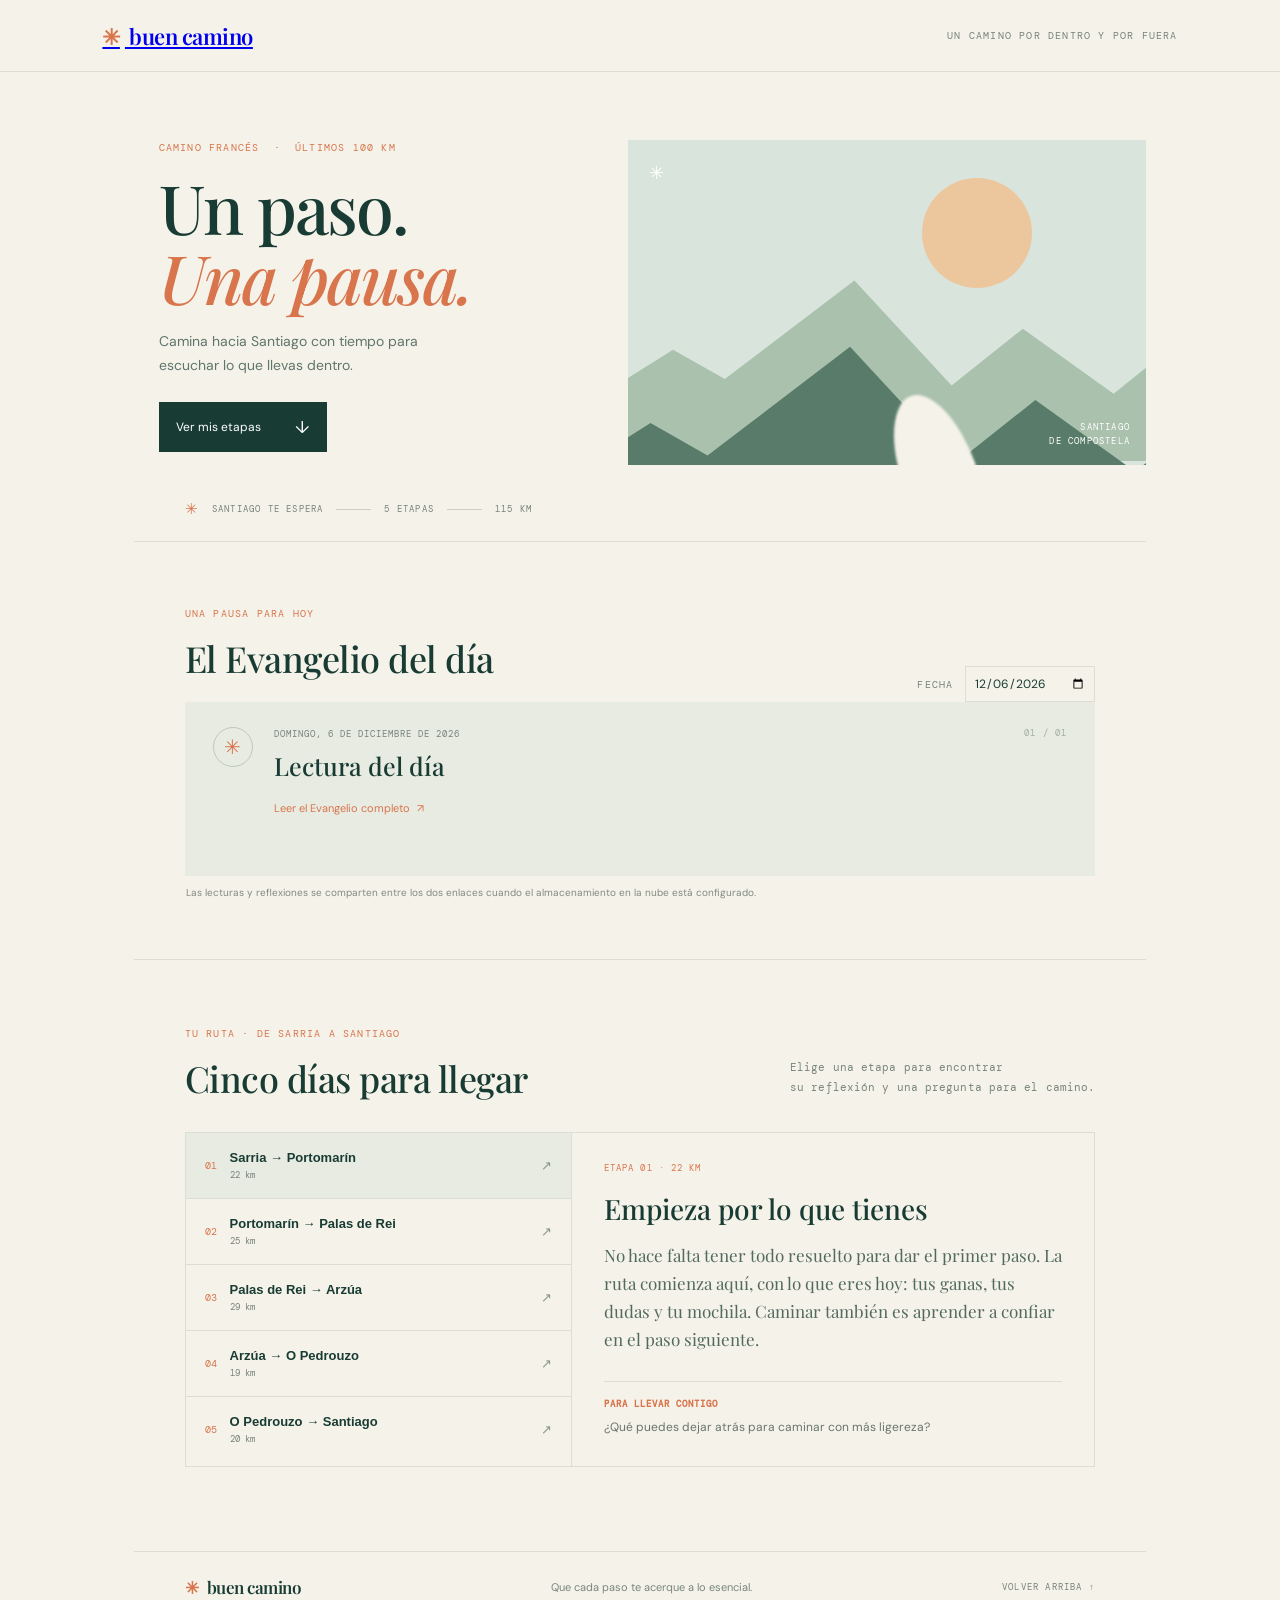
==== editor.html @ 5bc528a3 "Update Camino stage editing and maps" ====
<!doctype html>
<html lang="es">
<head>
  <meta charset="utf-8"><meta name="viewport" content="width=device-width, initial-scale=1">
  <meta name="theme-color" content="#f5f2e9"><link rel="manifest" href="manifest-editor.webmanifest"><link rel="icon" href="icon.svg" type="image/svg+xml"><meta name="description" content="Tu espacio privado para editar lecturas, reflexiones y etapas del Camino.">
  <title>Buen Camino — edición</title><link rel="stylesheet" href="styles.css">
</head>
<body>
  <header class="topbar"><a class="brand" href="#inicio"><span class="shell">✳</span> buen camino</a><span class="top-note">UN CAMINO POR DENTRO Y POR FUERA</span></header>
  <main id="inicio">
    <section class="hero">
      <div class="hero-copy"><p class="eyebrow">CAMINO FRANCÉS <span>·</span> ÚLTIMOS 100 KM</p><h1>Un paso.<br><em>Una pausa.</em></h1><p class="intro">Camina hacia Santiago con tiempo para escuchar lo que llevas dentro.</p><a class="button button-dark" href="#etapas">Ver mis etapas <span>↓</span></a></div>
      <div class="hero-art" aria-label="Ilustración de un sendero hacia las montañas"><div class="sun"></div><div class="ridge ridge-back"></div><div class="ridge ridge-front"></div><div class="path"></div><span class="art-label">SANTIAGO<br>DE COMPOSTELA</span><span class="art-star">✳</span></div>
      <div class="hero-foot"><span>✳</span> SANTIAGO TE ESPERA <span class="foot-line"></span> 5 ETAPAS <span class="foot-line"></span> 115 KM</div>
    </section>
    <section class="today" aria-labelledby="today-title">
      <div class="today-heading"><div><p class="eyebrow">UNA PAUSA PARA HOY</p><h2 id="today-title">El Evangelio del día</h2></div><label class="date-label">FECHA <input id="reading-date" type="date"></label></div>
      <div class="reading-card"><div class="reading-symbol">✳</div><div class="reading-content"><p id="reading-day" class="reading-day"></p><h3 id="reading-reference">Lc 12, 49-53</h3><p class="reading-caption"></p><p id="reading-text" class="reading-text"></p><div class="reading-links"><a id="reading-link" href="https://www.ewtn.com/es/lecturas/2026-10-22" target="_blank" rel="noreferrer">Leer el Evangelio completo <span>↗</span></a><span class="reading-separator" id="separator-one">·</span><span id="first-reading"></span><span class="reading-separator" id="separator-two">·</span><span id="psalm-reading"></span></div></div><span class="card-index">01 / 01</span></div>
      <details class="edit-panel" id="day-editor" open><summary>Editar lecturas y reflexión de este día</summary><form id="day-form" class="edit-form"><label>Evangelio (referencia)<input name="reference" placeholder="Ej.: Lc 12, 49-53"></label><label>Evangelista<input name="evangelist" placeholder="Ej.: san Lucas"></label><label>Evangelio (texto o notas)<textarea name="gospelText" rows="3" placeholder="Escribe o pega aquí el Evangelio..."></textarea></label><div class="form-row"><label>Primera lectura<input name="first" placeholder="Ej.: Ef 3, 14-21"></label><label>Salmo<input name="psalm" placeholder="Ej.: Salmo 32"></label></div><label>Reflexión del día<textarea name="reflection" rows="3" placeholder="Tu reflexión para esta jornada..."></textarea></label><button class="button button-dark" type="submit">Guardar este día <span>✓</span></button><span class="save-status" id="day-save-status" aria-live="polite"></span></form></details><div class="daily-reflection-wrap" id="daily-reflection-wrap"><p id="daily-reflection" class="daily-reflection"></p></div><p class="source-note">Las lecturas y reflexiones se comparten entre los dos enlaces cuando el almacenamiento en la nube está configurado.</p>
    </section>
    <section class="stages" id="etapas"><div class="section-heading"><div><p class="eyebrow">TU RUTA · DE SARRIA A SANTIAGO</p><h2>Cinco días para llegar</h2></div><p class="section-aside">Elige una etapa para encontrar<br>su reflexión y una pregunta para el camino.</p></div>
      <div class="stage-layout"><nav class="stage-list" aria-label="Etapas del Camino" id="stage-list"></nav><article class="reflection" id="reflection" aria-live="polite"></article></div>
    </section>
    <footer><span class="brand"><span class="shell">✳</span> buen camino</span><span>Que cada paso te acerque a lo esencial.</span><a href="#inicio">VOLVER ARRIBA ↑</a></footer>
  </main><script src="config.js"></script><script src="app.js"></script><script>if ("serviceWorker" in navigator && location.protocol !== "file:") navigator.serviceWorker.register("./sw.js").catch(() => {});</script>
</body></html>
---- styles.css ----
@import url('https://fonts.googleapis.com/css2?family=DM+Mono:wght@400;500&family=DM+Sans:wght@400;500;600;700&family=Playfair+Display:ital,wght@0,500;0,600;1,500;1,600&display=swap');
:root{--paper:#f5f2e9;--ink:#183c34;--muted:#77837a;--orange:#d8754c;--line:#dcded3;--sage:#dce5d8}*{box-sizing:border-box}html{scroll-behavior:smooth}body{margin:0;background:var(--paper);color:var(--ink);font-family:'DM Sans',sans-serif}.topbar{height:72px;padding:0 8vw;display:flex;align-items:center;justify-content:space-between;border-bottom:1px solid var(--line)}.brand{font-family:'Playfair Display',serif;font-size:22px;font-weight:600;letter-spacing:-.5px}.shell{color:var(--orange);margin-right:5px}.top-note,.eyebrow,.date-label,.hero-foot,.art-label,.section-aside,.card-index,footer>a{font-family:'DM Mono',monospace;font-size:10px;letter-spacing:1.2px}.top-note{color:var(--muted)}main{max-width:1100px;margin:0 auto;padding:0 44px}.hero{min-height:470px;display:grid;grid-template-columns:1fr 1.05fr;position:relative;padding:58px 0 66px;align-items:center;border-bottom:1px solid var(--line)}.hero-copy{padding:0 0 12px 5%}.eyebrow{color:var(--orange);margin:0 0 18px}.eyebrow span{padding:0 7px}h1,h2,h3,p{margin-top:0}h1{font-family:'Playfair Display',serif;font-size:68px;line-height:1.03;letter-spacing:-2px;margin-bottom:18px;font-weight:500}h1 em{color:var(--orange);font-weight:500}.intro{max-width:320px;line-height:1.7;color:#60756b;font-size:14px;margin-bottom:25px}.button{border:0;text-decoration:none;display:inline-flex;gap:34px;padding:14px 17px;align-items:center;font-size:12px}.button-dark{background:var(--ink);color:white}.button-dark span{font-size:17px}.hero-art{height:325px;background:#d9e5dc;position:relative;overflow:hidden}.sun{width:110px;height:110px;position:absolute;background:#efc496;border-radius:50%;top:38px;right:22%;opacity:.9}.ridge{position:absolute;left:-10%;width:125%;height:210px;bottom:-30px;clip-path:polygon(0 76%,15% 47%,23% 61%,43% 14%,58% 64%,69% 37%,83% 68%,100% 26%,100% 100%,0 100%)}.ridge-back{background:#a9c1ad;bottom:4px}.ridge-front{background:#587c69;bottom:-70px;transform:scale(1.1)}.path{position:absolute;background:#f5f2e9;width:75px;height:168px;bottom:-94px;left:53%;transform:rotate(-20deg);border-radius:50%;filter:blur(1px)}.art-label{position:absolute;right:16px;bottom:17px;color:white;text-align:right;line-height:1.5;font-size:9px}.art-star{position:absolute;top:21px;left:21px;color:white;font-size:18px}.hero-foot{position:absolute;left:5%;bottom:22px;display:flex;align-items:center;gap:13px;color:#75847a;font-size:9px}.hero-foot>span:first-child{color:var(--orange);font-size:15px}.foot-line{width:35px;height:1px;background:#c8cfc4}.today{padding:65px 5% 60px;border-bottom:1px solid var(--line)}.today-heading,.section-heading{display:flex;align-items:end;justify-content:space-between}.today h2,.section-heading h2{font-family:'Playfair Display',serif;font-size:36px;line-height:1.15;font-weight:500;letter-spacing:-.5px;margin:0 0 23px}.date-label{color:var(--muted);display:flex;align-items:center;gap:12px}.date-label input{font-family:'DM Sans',sans-serif;color:var(--ink);border:1px solid var(--line);background:transparent;padding:8px;font-size:12px}.reading-card{background:#e8ebe1;min-height:174px;padding:25px 28px;display:flex;align-items:flex-start;gap:21px;position:relative}.reading-symbol{width:40px;height:40px;flex:none;border:1px solid #bdc9b9;border-radius:50%;display:grid;place-items:center;color:var(--orange);font-size:20px}.reading-day{font-family:'DM Mono',monospace;text-transform:uppercase;font-size:9px;letter-spacing:1px;color:var(--muted);margin:1px 0 9px}.reading-content h3{font-family:'Playfair Display',serif;font-size:25px;font-weight:500;margin:0 0 3px}.reading-caption{font-size:12px;color:#68766b;margin:0 0 19px}.reading-links{display:flex;flex-wrap:wrap;gap:9px;align-items:center;color:#60756b;font-size:11px}.reading-links a{color:var(--orange);text-decoration:none}.reading-links a:hover{text-decoration:underline}.reading-links a span{padding-left:4px}.reading-separator{color:#a3aca1}.card-index{margin-left:auto;color:#a4ada2;font-size:9px}.source-note{font-size:10px;color:#818b80;margin:10px 0 0 1px}.stages{padding:67px 5% 84px}.section-heading{margin-bottom:32px}.section-heading h2{margin-bottom:0}.section-aside{color:#78867c;line-height:1.8;letter-spacing:.1px;font-size:11px;margin-bottom:2px}.stage-layout{display:grid;grid-template-columns:.85fr 1.15fr;border:1px solid var(--line);min-height:335px}.stage-list{border-right:1px solid var(--line)}.stage-button{background:transparent;color:var(--ink);border:0;border-bottom:1px solid var(--line);width:100%;text-align:left;padding:17px 19px;display:flex;align-items:center;gap:13px;cursor:pointer;transition:background .2s}.stage-button:last-child{border-bottom:0}.stage-button:hover,.stage-button.active{background:#e8ebe1}.stage-num{font-family:'DM Mono',monospace;color:var(--orange);font-size:10px}.stage-city{display:block;font-size:13px;font-weight:600}.stage-km{display:block;color:var(--muted);font-family:'DM Mono',monospace;font-size:9px;margin-top:4px}.stage-arrow{margin-left:auto;color:#89968a}.reflection{padding:29px 32px;display:flex;flex-direction:column}.reflection-label{font-family:'DM Mono',monospace;color:var(--orange);font-size:9px;letter-spacing:1.1px;margin:0 0 16px}.reflection h3{font-family:'Playfair Display',serif;font-size:28px;font-weight:500;margin:0 0 14px}.reflection-text{font-family:'Playfair Display',serif;font-size:17px;line-height:1.65;color:#526a5e;margin:0 0 24px}.question{border-top:1px solid var(--line);padding-top:16px;margin-top:auto}.question strong{font-family:'DM Mono',monospace;color:var(--orange);font-size:9px;letter-spacing:1px;display:block;margin-bottom:8px}.question p{font-size:12px;line-height:1.6;margin:0;color:#68766b}footer{border-top:1px solid var(--line);padding:24px 5%;display:flex;align-items:center;justify-content:space-between;color:#79867c;font-size:11px}footer .brand{color:var(--ink);font-size:17px}footer>a{color:var(--muted);text-decoration:none;font-size:9px}@media(max-width:700px){.topbar{height:60px;padding:0 22px}.top-note{font-size:8px;letter-spacing:.6px}main{padding:0 20px}.hero{grid-template-columns:1fr;padding:46px 0 57px;gap:27px}.hero-copy{padding-left:2%}h1{font-size:58px}.hero-art{height:245px}.hero-foot{left:2%;font-size:8px;gap:8px}.foot-line{width:19px}.today,.stages{padding:48px 2%}.today-heading{align-items:flex-start;gap:12px;flex-direction:column}.today h2,.section-heading h2{font-size:31px;margin-bottom:16px}.date-label{margin-bottom:13px}.reading-card{padding:20px 16px;gap:12px}.reading-symbol{width:33px;height:33px}.reading-content h3{font-size:22px}.reading-links{gap:7px}.card-index{display:none}.section-heading{display:block}.section-aside{margin-top:14px}.stage-layout{grid-template-columns:1fr}.stage-list{border-right:0;border-bottom:1px solid var(--line)}.stage-button{padding:13px 15px}.reflection{padding:24px 19px;min-height:280px}.reflection h3{font-size:26px}footer{padding:20px 2%;flex-wrap:wrap;gap:13px}footer>span:nth-child(2){order:3;width:100%}}
.edit-panel{margin-top:22px;border-top:1px solid var(--line);padding-top:14px}.edit-panel summary{cursor:pointer;font-family:'DM Mono',monospace;font-size:10px;letter-spacing:.5px;color:var(--ink)}.edit-form{padding:17px 0 4px;display:grid;gap:12px}.edit-form label,.stage-edit-label{display:grid;gap:6px;color:#718076;font-family:'DM Mono',monospace;font-size:9px;letter-spacing:.5px}.edit-form input,.edit-form textarea,.stage-edit-label input,.stage-edit-label textarea{width:100%;border:1px solid var(--line);background:#f5f4ee;padding:10px;color:var(--ink);font:12px 'DM Sans',sans-serif;resize:vertical}.edit-form input:focus,.edit-form textarea:focus,.stage-edit-label input:focus,.stage-edit-label textarea:focus{outline:1px solid #829783}.form-row{display:grid;grid-template-columns:1fr 1fr;gap:12px}.edit-form .button,.stage-save{width:max-content;padding:11px 14px;cursor:pointer}.save-status{font-size:10px;color:#60756b}.stage-edit-label{margin-bottom:12px}.stage-save{margin-top:4px}
[hidden]{display:none!important}.reading-text{font-family:'Playfair Display',serif;font-size:15px;line-height:1.7;white-space:pre-wrap;color:#526a5e;margin:12px 0}.daily-reflection-wrap{margin:14px 0 0}.daily-reflection:not(:empty){font-family:'Playfair Display',serif;font-size:17px;line-height:1.6;color:#526a5e;padding:17px 20px;background:#e8ebe1}.stage-edit-label{margin-bottom:12px}.edit-form textarea{min-height:80px}
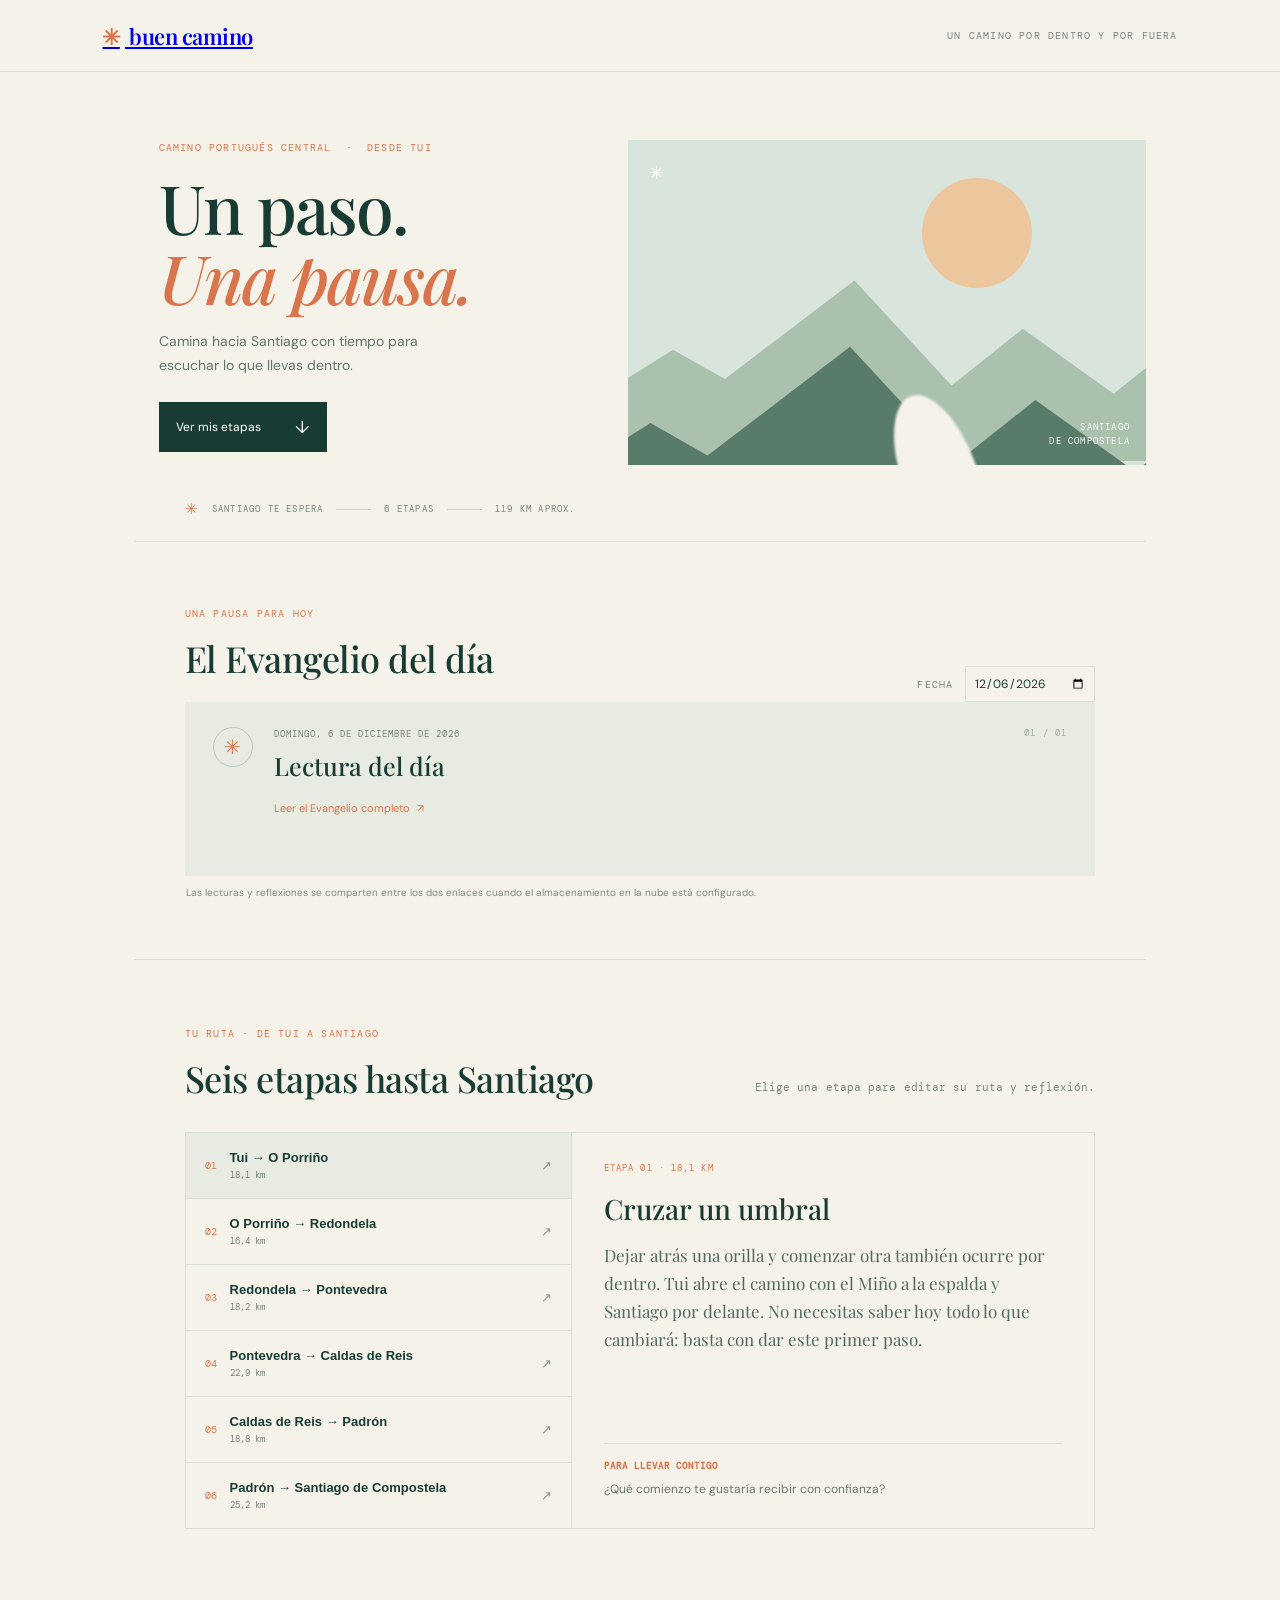
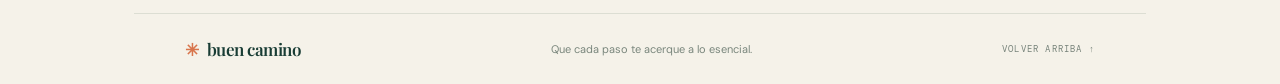
==== commit 86261e9a: "Switch Buen Camino to Portuguese Way from Tui" ====
--- a/editor.html
+++ b/editor.html
@@ -9,16 +9,16 @@
   <header class="topbar"><a class="brand" href="#inicio"><span class="shell">✳</span> buen camino</a><span class="top-note">UN CAMINO POR DENTRO Y POR FUERA</span></header>
   <main id="inicio">
     <section class="hero">
-      <div class="hero-copy"><p class="eyebrow">CAMINO FRANCÉS <span>·</span> ÚLTIMOS 100 KM</p><h1>Un paso.<br><em>Una pausa.</em></h1><p class="intro">Camina hacia Santiago con tiempo para escuchar lo que llevas dentro.</p><a class="button button-dark" href="#etapas">Ver mis etapas <span>↓</span></a></div>
+      <div class="hero-copy"><p class="eyebrow">CAMINO PORTUGUÉS CENTRAL <span>·</span> DESDE TUI</p><h1>Un paso.<br><em>Una pausa.</em></h1><p class="intro">Camina hacia Santiago con tiempo para escuchar lo que llevas dentro.</p><a class="button button-dark" href="#etapas">Ver mis etapas <span>↓</span></a></div>
       <div class="hero-art" aria-label="Ilustración de un sendero hacia las montañas"><div class="sun"></div><div class="ridge ridge-back"></div><div class="ridge ridge-front"></div><div class="path"></div><span class="art-label">SANTIAGO<br>DE COMPOSTELA</span><span class="art-star">✳</span></div>
-      <div class="hero-foot"><span>✳</span> SANTIAGO TE ESPERA <span class="foot-line"></span> 5 ETAPAS <span class="foot-line"></span> 115 KM</div>
+      <div class="hero-foot"><span>✳</span> SANTIAGO TE ESPERA <span class="foot-line"></span> 6 ETAPAS <span class="foot-line"></span> 119 KM APROX.</div>
     </section>
     <section class="today" aria-labelledby="today-title">
       <div class="today-heading"><div><p class="eyebrow">UNA PAUSA PARA HOY</p><h2 id="today-title">El Evangelio del día</h2></div><label class="date-label">FECHA <input id="reading-date" type="date"></label></div>
       <div class="reading-card"><div class="reading-symbol">✳</div><div class="reading-content"><p id="reading-day" class="reading-day"></p><h3 id="reading-reference">Lc 12, 49-53</h3><p class="reading-caption"></p><p id="reading-text" class="reading-text"></p><div class="reading-links"><a id="reading-link" href="https://www.ewtn.com/es/lecturas/2026-10-22" target="_blank" rel="noreferrer">Leer el Evangelio completo <span>↗</span></a><span class="reading-separator" id="separator-one">·</span><span id="first-reading"></span><span class="reading-separator" id="separator-two">·</span><span id="psalm-reading"></span></div></div><span class="card-index">01 / 01</span></div>
       <details class="edit-panel" id="day-editor" open><summary>Editar lecturas y reflexión de este día</summary><form id="day-form" class="edit-form"><label>Evangelio (referencia)<input name="reference" placeholder="Ej.: Lc 12, 49-53"></label><label>Evangelista<input name="evangelist" placeholder="Ej.: san Lucas"></label><label>Evangelio (texto o notas)<textarea name="gospelText" rows="3" placeholder="Escribe o pega aquí el Evangelio..."></textarea></label><div class="form-row"><label>Primera lectura<input name="first" placeholder="Ej.: Ef 3, 14-21"></label><label>Salmo<input name="psalm" placeholder="Ej.: Salmo 32"></label></div><label>Reflexión del día<textarea name="reflection" rows="3" placeholder="Tu reflexión para esta jornada..."></textarea></label><button class="button button-dark" type="submit">Guardar este día <span>✓</span></button><span class="save-status" id="day-save-status" aria-live="polite"></span></form></details><div class="daily-reflection-wrap" id="daily-reflection-wrap"><p id="daily-reflection" class="daily-reflection"></p></div><p class="source-note">Las lecturas y reflexiones se comparten entre los dos enlaces cuando el almacenamiento en la nube está configurado.</p>
     </section>
-    <section class="stages" id="etapas"><div class="section-heading"><div><p class="eyebrow">TU RUTA · DE SARRIA A SANTIAGO</p><h2>Cinco días para llegar</h2></div><p class="section-aside">Elige una etapa para encontrar<br>su reflexión y una pregunta para el camino.</p></div>
+    <section class="stages" id="etapas"><div class="section-heading"><div><p class="eyebrow">TU RUTA · DE TUI A SANTIAGO</p><h2>Seis etapas hasta Santiago</h2></div><p class="section-aside">Elige una etapa para editar su ruta y reflexión.</p></div>
       <div class="stage-layout"><nav class="stage-list" aria-label="Etapas del Camino" id="stage-list"></nav><article class="reflection" id="reflection" aria-live="polite"></article></div>
     </section>
     <footer><span class="brand"><span class="shell">✳</span> buen camino</span><span>Que cada paso te acerque a lo esencial.</span><a href="#inicio">VOLVER ARRIBA ↑</a></footer>
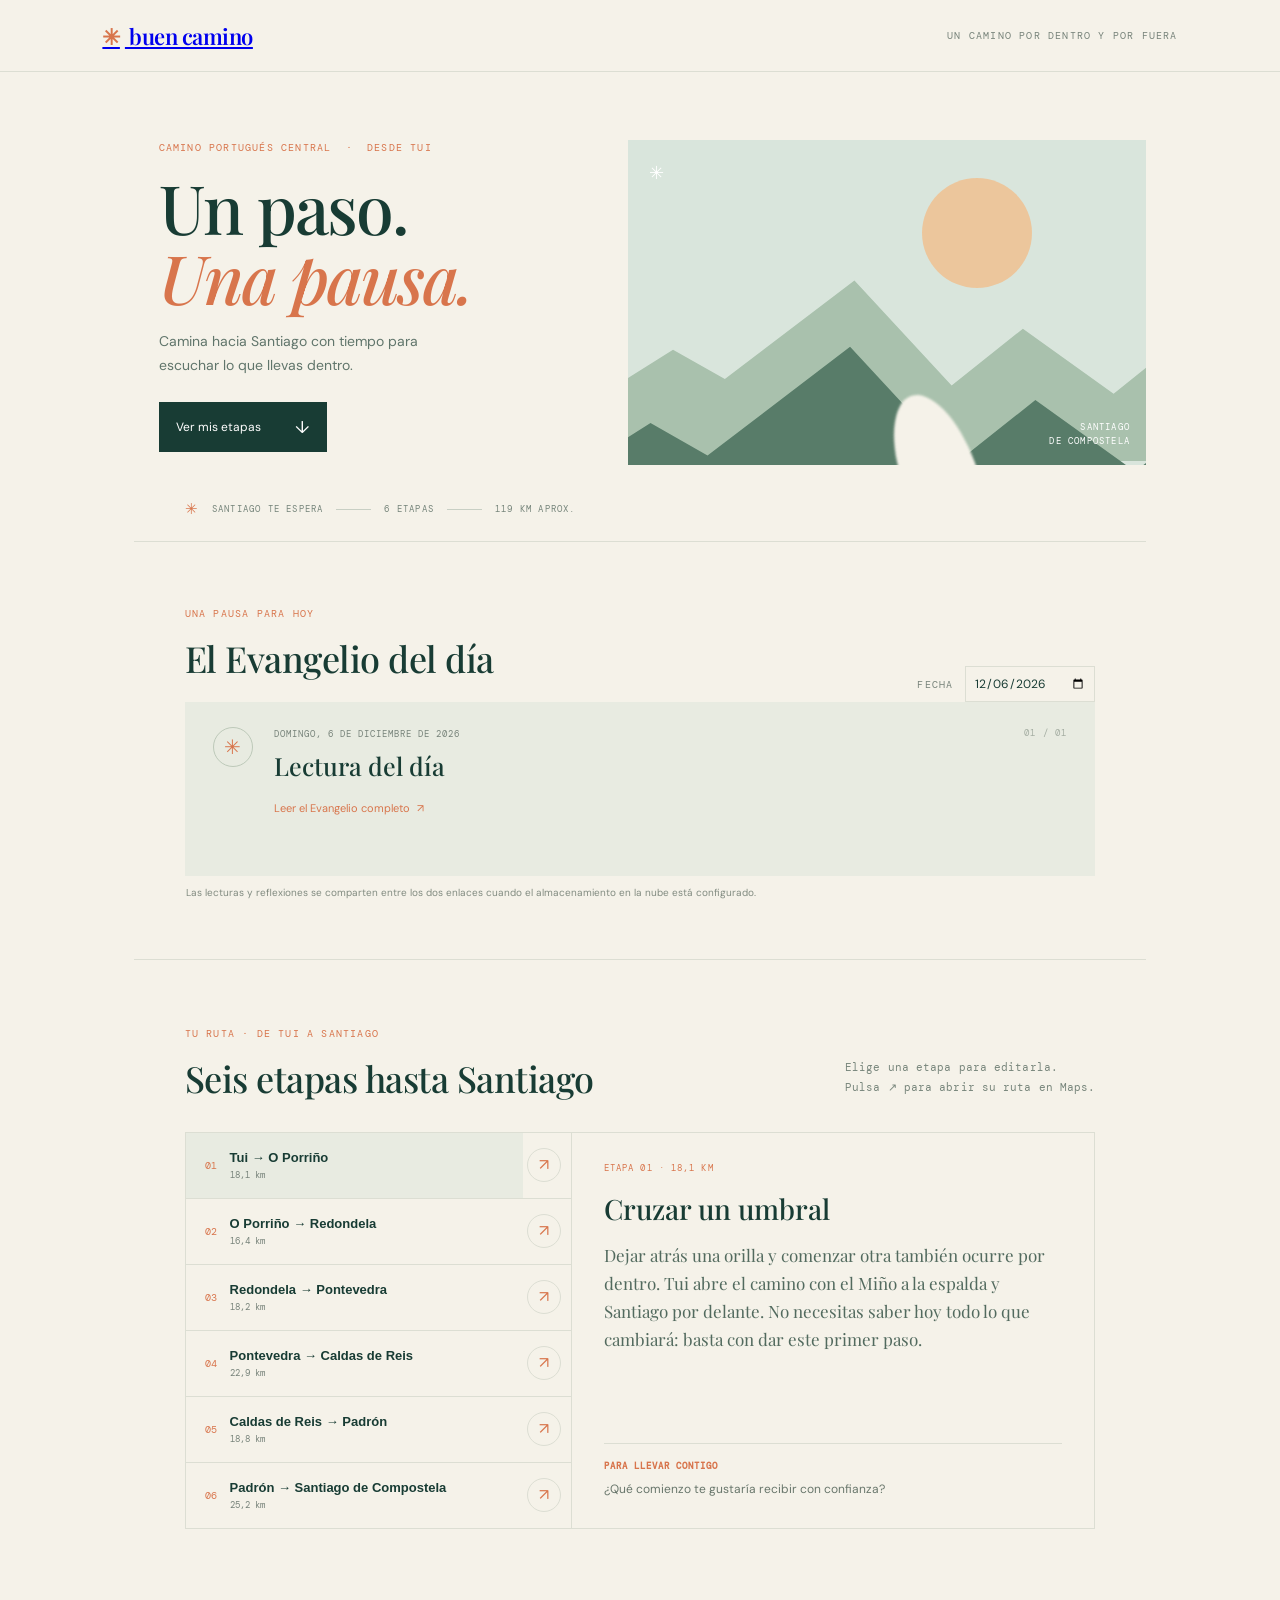
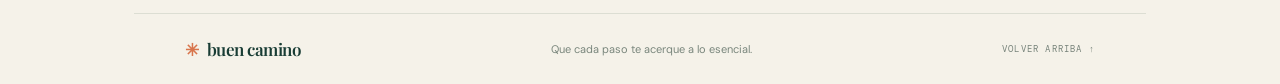
==== commit d3825ef2: "Separate stage selection from Maps navigation" ====
--- a/editor.html
+++ b/editor.html
@@ -18,7 +18,7 @@
       <div class="reading-card"><div class="reading-symbol">✳</div><div class="reading-content"><p id="reading-day" class="reading-day"></p><h3 id="reading-reference">Lc 12, 49-53</h3><p class="reading-caption"></p><p id="reading-text" class="reading-text"></p><div class="reading-links"><a id="reading-link" href="https://www.ewtn.com/es/lecturas/2026-10-22" target="_blank" rel="noreferrer">Leer el Evangelio completo <span>↗</span></a><span class="reading-separator" id="separator-one">·</span><span id="first-reading"></span><span class="reading-separator" id="separator-two">·</span><span id="psalm-reading"></span></div></div><span class="card-index">01 / 01</span></div>
       <details class="edit-panel" id="day-editor" open><summary>Editar lecturas y reflexión de este día</summary><form id="day-form" class="edit-form"><label>Evangelio (referencia)<input name="reference" placeholder="Ej.: Lc 12, 49-53"></label><label>Evangelista<input name="evangelist" placeholder="Ej.: san Lucas"></label><label>Evangelio (texto o notas)<textarea name="gospelText" rows="3" placeholder="Escribe o pega aquí el Evangelio..."></textarea></label><div class="form-row"><label>Primera lectura<input name="first" placeholder="Ej.: Ef 3, 14-21"></label><label>Salmo<input name="psalm" placeholder="Ej.: Salmo 32"></label></div><label>Reflexión del día<textarea name="reflection" rows="3" placeholder="Tu reflexión para esta jornada..."></textarea></label><button class="button button-dark" type="submit">Guardar este día <span>✓</span></button><span class="save-status" id="day-save-status" aria-live="polite"></span></form></details><div class="daily-reflection-wrap" id="daily-reflection-wrap"><p id="daily-reflection" class="daily-reflection"></p></div><p class="source-note">Las lecturas y reflexiones se comparten entre los dos enlaces cuando el almacenamiento en la nube está configurado.</p>
     </section>
-    <section class="stages" id="etapas"><div class="section-heading"><div><p class="eyebrow">TU RUTA · DE TUI A SANTIAGO</p><h2>Seis etapas hasta Santiago</h2></div><p class="section-aside">Elige una etapa para editar su ruta y reflexión.</p></div>
+    <section class="stages" id="etapas"><div class="section-heading"><div><p class="eyebrow">TU RUTA · DE TUI A SANTIAGO</p><h2>Seis etapas hasta Santiago</h2></div><p class="section-aside">Elige una etapa para editarla.<br>Pulsa ↗ para abrir su ruta en Maps.</p></div>
       <div class="stage-layout"><nav class="stage-list" aria-label="Etapas del Camino" id="stage-list"></nav><article class="reflection" id="reflection" aria-live="polite"></article></div>
     </section>
     <footer><span class="brand"><span class="shell">✳</span> buen camino</span><span>Que cada paso te acerque a lo esencial.</span><a href="#inicio">VOLVER ARRIBA ↑</a></footer>
--- a/styles.css
+++ b/styles.css
@@ -2,3 +2,4 @@
 :root{--paper:#f5f2e9;--ink:#183c34;--muted:#77837a;--orange:#d8754c;--line:#dcded3;--sage:#dce5d8}*{box-sizing:border-box}html{scroll-behavior:smooth}body{margin:0;background:var(--paper);color:var(--ink);font-family:'DM Sans',sans-serif}.topbar{height:72px;padding:0 8vw;display:flex;align-items:center;justify-content:space-between;border-bottom:1px solid var(--line)}.brand{font-family:'Playfair Display',serif;font-size:22px;font-weight:600;letter-spacing:-.5px}.shell{color:var(--orange);margin-right:5px}.top-note,.eyebrow,.date-label,.hero-foot,.art-label,.section-aside,.card-index,footer>a{font-family:'DM Mono',monospace;font-size:10px;letter-spacing:1.2px}.top-note{color:var(--muted)}main{max-width:1100px;margin:0 auto;padding:0 44px}.hero{min-height:470px;display:grid;grid-template-columns:1fr 1.05fr;position:relative;padding:58px 0 66px;align-items:center;border-bottom:1px solid var(--line)}.hero-copy{padding:0 0 12px 5%}.eyebrow{color:var(--orange);margin:0 0 18px}.eyebrow span{padding:0 7px}h1,h2,h3,p{margin-top:0}h1{font-family:'Playfair Display',serif;font-size:68px;line-height:1.03;letter-spacing:-2px;margin-bottom:18px;font-weight:500}h1 em{color:var(--orange);font-weight:500}.intro{max-width:320px;line-height:1.7;color:#60756b;font-size:14px;margin-bottom:25px}.button{border:0;text-decoration:none;display:inline-flex;gap:34px;padding:14px 17px;align-items:center;font-size:12px}.button-dark{background:var(--ink);color:white}.button-dark span{font-size:17px}.hero-art{height:325px;background:#d9e5dc;position:relative;overflow:hidden}.sun{width:110px;height:110px;position:absolute;background:#efc496;border-radius:50%;top:38px;right:22%;opacity:.9}.ridge{position:absolute;left:-10%;width:125%;height:210px;bottom:-30px;clip-path:polygon(0 76%,15% 47%,23% 61%,43% 14%,58% 64%,69% 37%,83% 68%,100% 26%,100% 100%,0 100%)}.ridge-back{background:#a9c1ad;bottom:4px}.ridge-front{background:#587c69;bottom:-70px;transform:scale(1.1)}.path{position:absolute;background:#f5f2e9;width:75px;height:168px;bottom:-94px;left:53%;transform:rotate(-20deg);border-radius:50%;filter:blur(1px)}.art-label{position:absolute;right:16px;bottom:17px;color:white;text-align:right;line-height:1.5;font-size:9px}.art-star{position:absolute;top:21px;left:21px;color:white;font-size:18px}.hero-foot{position:absolute;left:5%;bottom:22px;display:flex;align-items:center;gap:13px;color:#75847a;font-size:9px}.hero-foot>span:first-child{color:var(--orange);font-size:15px}.foot-line{width:35px;height:1px;background:#c8cfc4}.today{padding:65px 5% 60px;border-bottom:1px solid var(--line)}.today-heading,.section-heading{display:flex;align-items:end;justify-content:space-between}.today h2,.section-heading h2{font-family:'Playfair Display',serif;font-size:36px;line-height:1.15;font-weight:500;letter-spacing:-.5px;margin:0 0 23px}.date-label{color:var(--muted);display:flex;align-items:center;gap:12px}.date-label input{font-family:'DM Sans',sans-serif;color:var(--ink);border:1px solid var(--line);background:transparent;padding:8px;font-size:12px}.reading-card{background:#e8ebe1;min-height:174px;padding:25px 28px;display:flex;align-items:flex-start;gap:21px;position:relative}.reading-symbol{width:40px;height:40px;flex:none;border:1px solid #bdc9b9;border-radius:50%;display:grid;place-items:center;color:var(--orange);font-size:20px}.reading-day{font-family:'DM Mono',monospace;text-transform:uppercase;font-size:9px;letter-spacing:1px;color:var(--muted);margin:1px 0 9px}.reading-content h3{font-family:'Playfair Display',serif;font-size:25px;font-weight:500;margin:0 0 3px}.reading-caption{font-size:12px;color:#68766b;margin:0 0 19px}.reading-links{display:flex;flex-wrap:wrap;gap:9px;align-items:center;color:#60756b;font-size:11px}.reading-links a{color:var(--orange);text-decoration:none}.reading-links a:hover{text-decoration:underline}.reading-links a span{padding-left:4px}.reading-separator{color:#a3aca1}.card-index{margin-left:auto;color:#a4ada2;font-size:9px}.source-note{font-size:10px;color:#818b80;margin:10px 0 0 1px}.stages{padding:67px 5% 84px}.section-heading{margin-bottom:32px}.section-heading h2{margin-bottom:0}.section-aside{color:#78867c;line-height:1.8;letter-spacing:.1px;font-size:11px;margin-bottom:2px}.stage-layout{display:grid;grid-template-columns:.85fr 1.15fr;border:1px solid var(--line);min-height:335px}.stage-list{border-right:1px solid var(--line)}.stage-button{background:transparent;color:var(--ink);border:0;border-bottom:1px solid var(--line);width:100%;text-align:left;padding:17px 19px;display:flex;align-items:center;gap:13px;cursor:pointer;transition:background .2s}.stage-button:last-child{border-bottom:0}.stage-button:hover,.stage-button.active{background:#e8ebe1}.stage-num{font-family:'DM Mono',monospace;color:var(--orange);font-size:10px}.stage-city{display:block;font-size:13px;font-weight:600}.stage-km{display:block;color:var(--muted);font-family:'DM Mono',monospace;font-size:9px;margin-top:4px}.stage-arrow{margin-left:auto;color:#89968a}.reflection{padding:29px 32px;display:flex;flex-direction:column}.reflection-label{font-family:'DM Mono',monospace;color:var(--orange);font-size:9px;letter-spacing:1.1px;margin:0 0 16px}.reflection h3{font-family:'Playfair Display',serif;font-size:28px;font-weight:500;margin:0 0 14px}.reflection-text{font-family:'Playfair Display',serif;font-size:17px;line-height:1.65;color:#526a5e;margin:0 0 24px}.question{border-top:1px solid var(--line);padding-top:16px;margin-top:auto}.question strong{font-family:'DM Mono',monospace;color:var(--orange);font-size:9px;letter-spacing:1px;display:block;margin-bottom:8px}.question p{font-size:12px;line-height:1.6;margin:0;color:#68766b}footer{border-top:1px solid var(--line);padding:24px 5%;display:flex;align-items:center;justify-content:space-between;color:#79867c;font-size:11px}footer .brand{color:var(--ink);font-size:17px}footer>a{color:var(--muted);text-decoration:none;font-size:9px}@media(max-width:700px){.topbar{height:60px;padding:0 22px}.top-note{font-size:8px;letter-spacing:.6px}main{padding:0 20px}.hero{grid-template-columns:1fr;padding:46px 0 57px;gap:27px}.hero-copy{padding-left:2%}h1{font-size:58px}.hero-art{height:245px}.hero-foot{left:2%;font-size:8px;gap:8px}.foot-line{width:19px}.today,.stages{padding:48px 2%}.today-heading{align-items:flex-start;gap:12px;flex-direction:column}.today h2,.section-heading h2{font-size:31px;margin-bottom:16px}.date-label{margin-bottom:13px}.reading-card{padding:20px 16px;gap:12px}.reading-symbol{width:33px;height:33px}.reading-content h3{font-size:22px}.reading-links{gap:7px}.card-index{display:none}.section-heading{display:block}.section-aside{margin-top:14px}.stage-layout{grid-template-columns:1fr}.stage-list{border-right:0;border-bottom:1px solid var(--line)}.stage-button{padding:13px 15px}.reflection{padding:24px 19px;min-height:280px}.reflection h3{font-size:26px}footer{padding:20px 2%;flex-wrap:wrap;gap:13px}footer>span:nth-child(2){order:3;width:100%}}
 .edit-panel{margin-top:22px;border-top:1px solid var(--line);padding-top:14px}.edit-panel summary{cursor:pointer;font-family:'DM Mono',monospace;font-size:10px;letter-spacing:.5px;color:var(--ink)}.edit-form{padding:17px 0 4px;display:grid;gap:12px}.edit-form label,.stage-edit-label{display:grid;gap:6px;color:#718076;font-family:'DM Mono',monospace;font-size:9px;letter-spacing:.5px}.edit-form input,.edit-form textarea,.stage-edit-label input,.stage-edit-label textarea{width:100%;border:1px solid var(--line);background:#f5f4ee;padding:10px;color:var(--ink);font:12px 'DM Sans',sans-serif;resize:vertical}.edit-form input:focus,.edit-form textarea:focus,.stage-edit-label input:focus,.stage-edit-label textarea:focus{outline:1px solid #829783}.form-row{display:grid;grid-template-columns:1fr 1fr;gap:12px}.edit-form .button,.stage-save{width:max-content;padding:11px 14px;cursor:pointer}.save-status{font-size:10px;color:#60756b}.stage-edit-label{margin-bottom:12px}.stage-save{margin-top:4px}
 [hidden]{display:none!important}.reading-text{font-family:'Playfair Display',serif;font-size:15px;line-height:1.7;white-space:pre-wrap;color:#526a5e;margin:12px 0}.daily-reflection-wrap{margin:14px 0 0}.daily-reflection:not(:empty){font-family:'Playfair Display',serif;font-size:17px;line-height:1.6;color:#526a5e;padding:17px 20px;background:#e8ebe1}.stage-edit-label{margin-bottom:12px}.edit-form textarea{min-height:80px}
+.stage-row{display:grid;grid-template-columns:minmax(0,1fr) auto;align-items:stretch;border-bottom:1px solid var(--line)}.stage-row:last-child{border-bottom:0}.stage-row .stage-button{border-bottom:0}.stage-map-button{align-self:center;display:grid;place-items:center;width:34px;height:34px;margin:0 10px 0 4px;border:1px solid var(--line);border-radius:50%;color:var(--orange);text-decoration:none;font-size:16px;line-height:1;transition:background .2s,border-color .2s}.stage-map-button:hover,.stage-map-button:focus-visible{background:#f5f2e9;border-color:var(--orange);outline:none}
